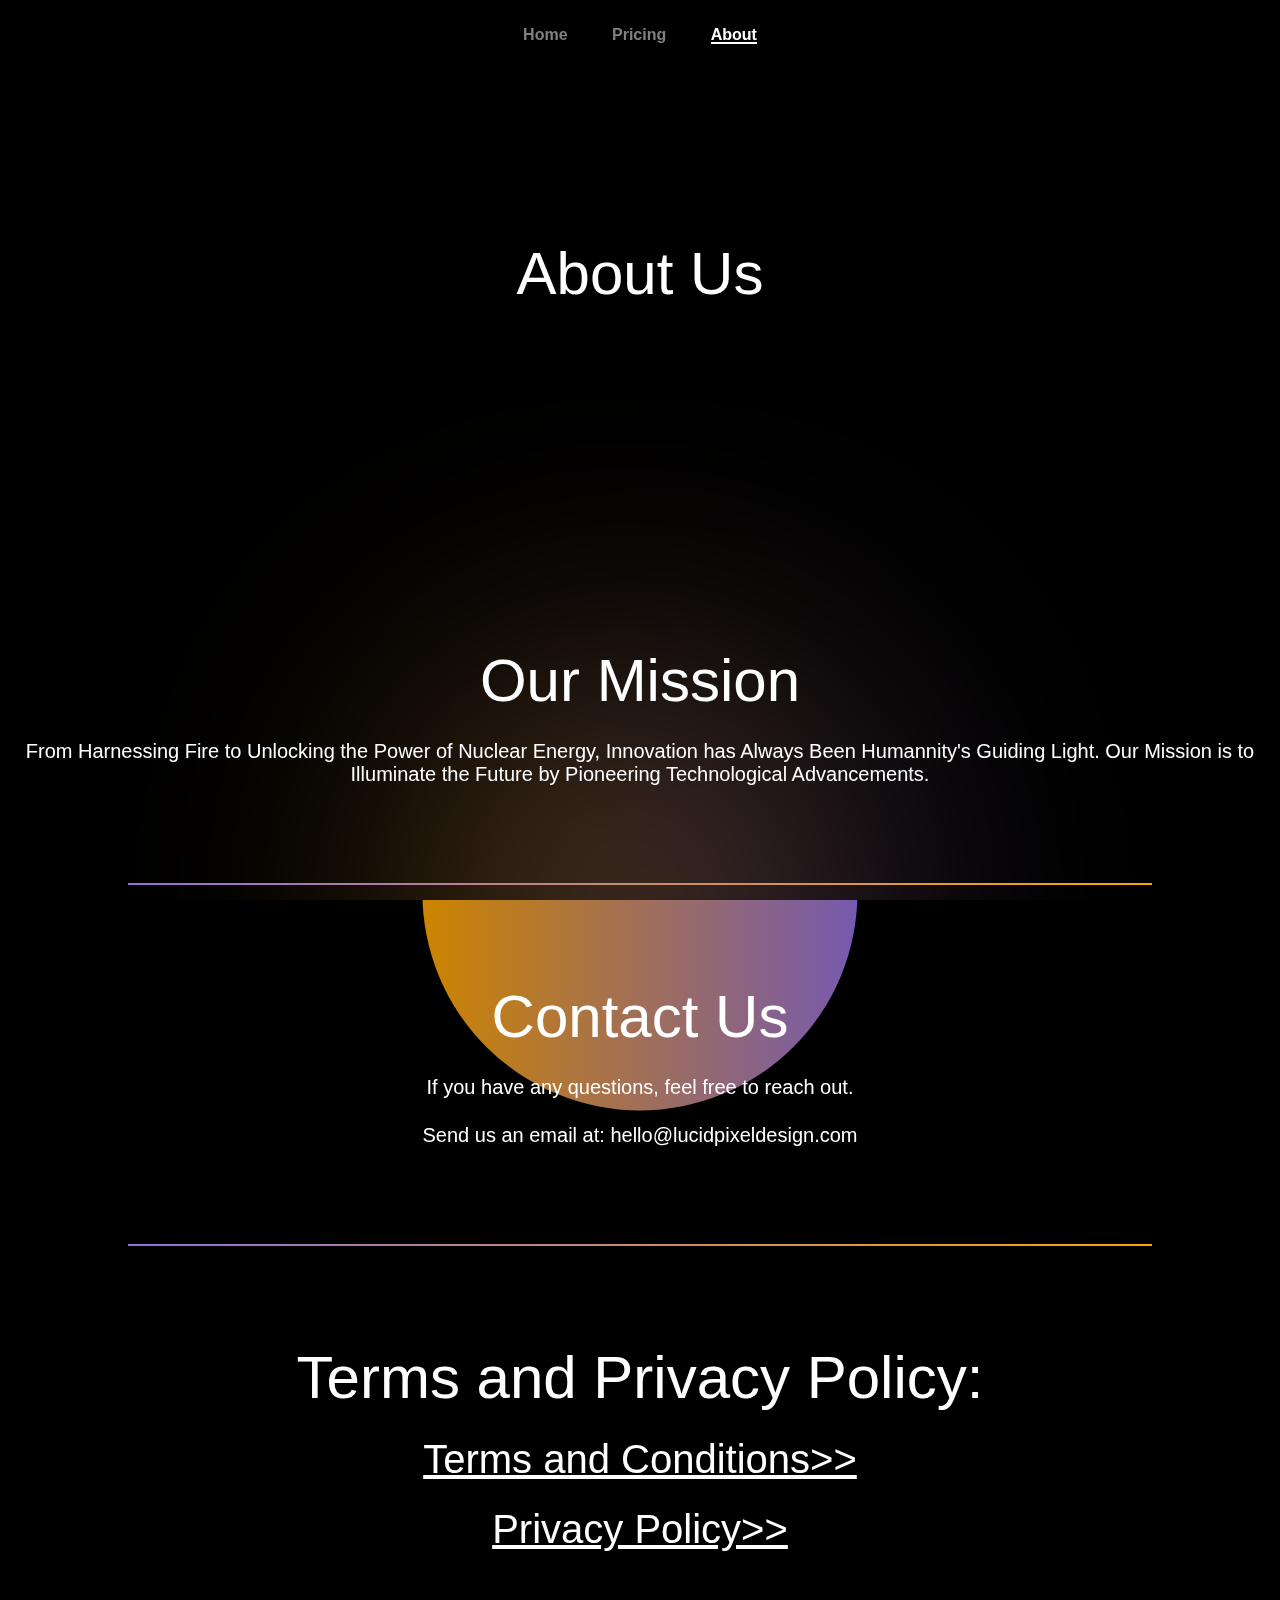
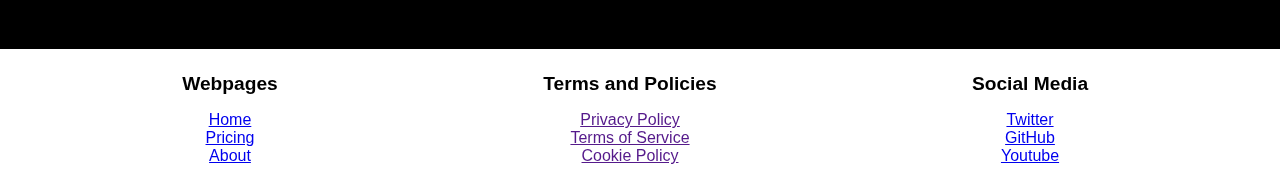
==== about.html @ bbc16379 "Add files via upload" ====
<!DOCTYPE html>
<html lang="en">
<head>
    <meta charset="UTF-8">
    <meta name="viewport" content="width=device-width, initial-scale=1.0">
    <title>Nuclear Flame - About</title>
    <link rel="icon" href="./icon.png">
    <link rel="stylesheet" href="globalStyles.css">
    <style>

        .title{
            color: white;
            font-size: 60px;
            text-align: center;
            margin: 25px;
            transition-duration: 0.5s;

        }
        .title:hover{
            color: orange;
            cursor:default;
        }
        .bodyText{
            color: white;
            font-size: 20px;
            text-align: center;
            margin: 25px;
            transition-duration: 0.5s;

        }
        .bodyText:hover{
            color: mediumpurple;
            cursor:default;
        }
        .uiSeperator{
            height: 2px;
            width: 80%;
            background: linear-gradient(to left, orange, mediumpurple);;
            margin-left: 10%;
            margin-right: 10%;
            transition-duration: 0.5s;
        }

        .terms{
            color: white;
            font-size: 40px;
            text-align: center;
            margin: 25px;
            display: block;
            transition-duration: 0.5s;
        }
        .terms:hover{
            color: mediumpurple;
        }

    </style>
</head>
<body>
    <header>
        <nav>
            <ul class="menu">
                <li><a href="https://www.nuclearflame.com" >Home</a></li>
                <li><a href="https://www.nuclearflame.com/software">Pricing</a></li>
                <li><a href="https://www.nuclearflame.com/about" class="active">About</a></li>
            </ul>
        </nav>
    </header>

<div id="blob"></div>
<div id="blur"></div>

<br/><br/><br/><br/><br/><br/><br/><br/>
<div class="title">About Us</div>
<br/><br/><br/><br/><br/><br/><br/><br/>
<br/><br/><br/><br/><br/><br/><br/><br/>

<div class="title">Our Mission</div>
<div class="bodyText">From Harnessing Fire to Unlocking the Power of Nuclear Energy, Innovation has Always Been Humannity's Guiding Light. Our Mission is to Illuminate the Future by Pioneering Technological Advancements.</div>
<br/><br/><br/><br/>
<div class="uiSeperator"></div>
<br/><br/><br/><br/>
<div class="title ">Contact Us</div>
<div class="bodyText">If you have any questions, feel free to reach out.</div>
<div class="bodyText ">Send us an email at: hello@lucidpixeldesign.com</div>
<br/><br/><br/><br/>
<div class="uiSeperator"></div>
<br/><br/><br/><br/>
<div class="title ">Terms and Privacy Policy:</div>
<a href="https://www.lucidpixeldesign.com/TOS" class="terms ">Terms and Conditions>></a>
<a href="https://www.lucidpixeldesign.com/privacypolicy" class="terms ">Privacy Policy>></a>





    <br/><br/><br/><br/>

    <footer class="footer">
        <div class="footer-content">
            <div class="footer-column">
                <h3>Webpages</h3>
                <ul>
                    <li><a href="https://www.nuclearflame.com" >Home</a></li>
                    <li><a href="https://www.nuclearflame.com/software">Pricing</a></li>
                    <li><a href="https://www.nuclearflame.com/about">About</a></li>
                </ul>
            </div>
            <div class="footer-column">
                <h3>Terms and Policies</h3>
                <ul>
                    <li><a href="">Privacy Policy</a></li>
                    <li><a href="">Terms of Service</a></li>
                    <li><a href="">Cookie Policy</a></li>
                </ul>
            </div>
            <div class="footer-column">
                <h3>Social Media</h3>
                <ul>
                    <li><a href="#">Twitter</a></li>
                    <li><a href="https://github.com/nuclearflame">GitHub</a></li>
                    <li><a href="https://www.youtube.com/watch?v=dQw4w9WgXcQ">Youtube</a></li>
                </ul>
            </div>
        </div>
    </footer>
    <script>
        /* -- Glow effect -- */

        const blob = document.getElementById("blob");

        window.onpointermove = event => { 
        const { clientX, clientY } = event;

        blob.animate({
            left: `${clientX}px`,
            top: `${Math.min(clientY + window.scrollY, document.documentElement.scrollHeight+150 - blob.clientHeight)}px`
        }, { duration: 3000, fill: "forwards" });
        }

    </script>
</body>
</html>
---- globalStyles.css ----
::selection {
    background-color: mediumpurple;
    color: orange;
  }
/* Reset some default styles */
body {
    position: absolute;
    top: 0px;
    left: 0px;
    right: 0px;
    margin: 0;
    padding: 0;
    font-family: Arial, sans-serif;
    color: white;
    background-color: black;
    overflow-x: hidden;
    width: 100%;

}

/* Style the header and navigation */
header {
    padding: 10px 0;
}

nav {
    text-align: center;
}

.menu {
    list-style-type: none;
    padding: 0;
}

.menu a:hover{
    color: white;
}

.menu li {
    display: inline-block;
    margin: 0 20px;
    position: relative; /* Add relative positioning to the list items */
}

/* Style the links */
.menu a {
    text-decoration: none;
    color: grey;
    font-weight: bold;
    font-size: 16px;
    transition-duration: 0.4s;
}

/* Create the underline effect on hover */
.menu a::before {
    content: "";
    position: absolute;
    width: 0; /* Start with a width of 0 */
    height: 2px;
    bottom: 0;
    left: 0;
    background-color: #fff;
    transition: width 0.3s ease; /* Animate the width */
}

.menu li:hover a::before {
    width: 100%; /* Expand the width to 100% on hover */
}

/* used for the current page effect*/

.menu li:hover a::before,
.menu li a.active::before {
    width: 100%; /* Expand the width to 100% on hover and for the active page */
}

.menu li a.active {
    color: white; /* Set the text color to white for the active page */
}

.menu li a.active::before {
    left: 0; /* Reset the left position for the active page */
}

#blob {
    background-color: white;
    height: 34vmax;
    aspect-ratio: 1;
    position: absolute;
    left: 50%;
    top: 50%;
    translate: -50% -50%;
    border-radius: 50%;
    background: linear-gradient(to right, orange, mediumpurple);
    animation: rotate 20s infinite;
    opacity: 0.8;
    z-index: -2;
}

#blur {
    position: fixed;
    background-color: rgba(0, 0, 0, 0.5);
    top: 0;
    left: 0;
    width: 100%;
    height: 100%;
    backdrop-filter: blur(12vmax);
    z-index: -1; /* Adjust the z-index to ensure it's on top of other content */
}
@media (max-width: 768px) {
    #blob{
        display: none;
    }
    #blur{
        display: none;
    }
}

/* Loading overlay */
.loading-overlay {
    position: fixed;
    top: 0;
    left: 0;
    width: 100%;
    height: 100%;
    background-color: black;
    opacity: 1;
    z-index: 9999;
    transition: opacity 0.5s ease;
    display: flex;
    align-items: center;
    justify-content: center;
  }
  
  /* Hide the loading overlay with a fade-out effect */
  .loading-overlay.hidden {
    opacity: 0;
    pointer-events: none;
  }
  
    /* Footer styles */
.footer {
    background-color: white;
    color: black;
    padding: 5px 0;
    text-align: center;
}

/* Container for columns */
.footer-content {
    display: flex;
    flex-wrap: wrap;
    justify-content: space-between;
    max-width: 1200px;
    margin: 0 auto;
    padding: 0 20px;
}

/* Column styles */
.footer-column {
    flex-basis: calc(33.33% - 20px); /* Adjust column width for mobile */
    margin-right: 20px;
}

/* Style for lists */
.footer-column ul {
    list-style: none;
    padding: 0;
}

.footer-column h3 {
    font-size: 1.2rem;
    margin-bottom: 10px;
}

/* Media queries for responsiveness */
@media (max-width: 768px) {
    .footer-column {
        flex-basis: 100%;
        margin-right: 0;
        margin-bottom: 20px;
    }
}
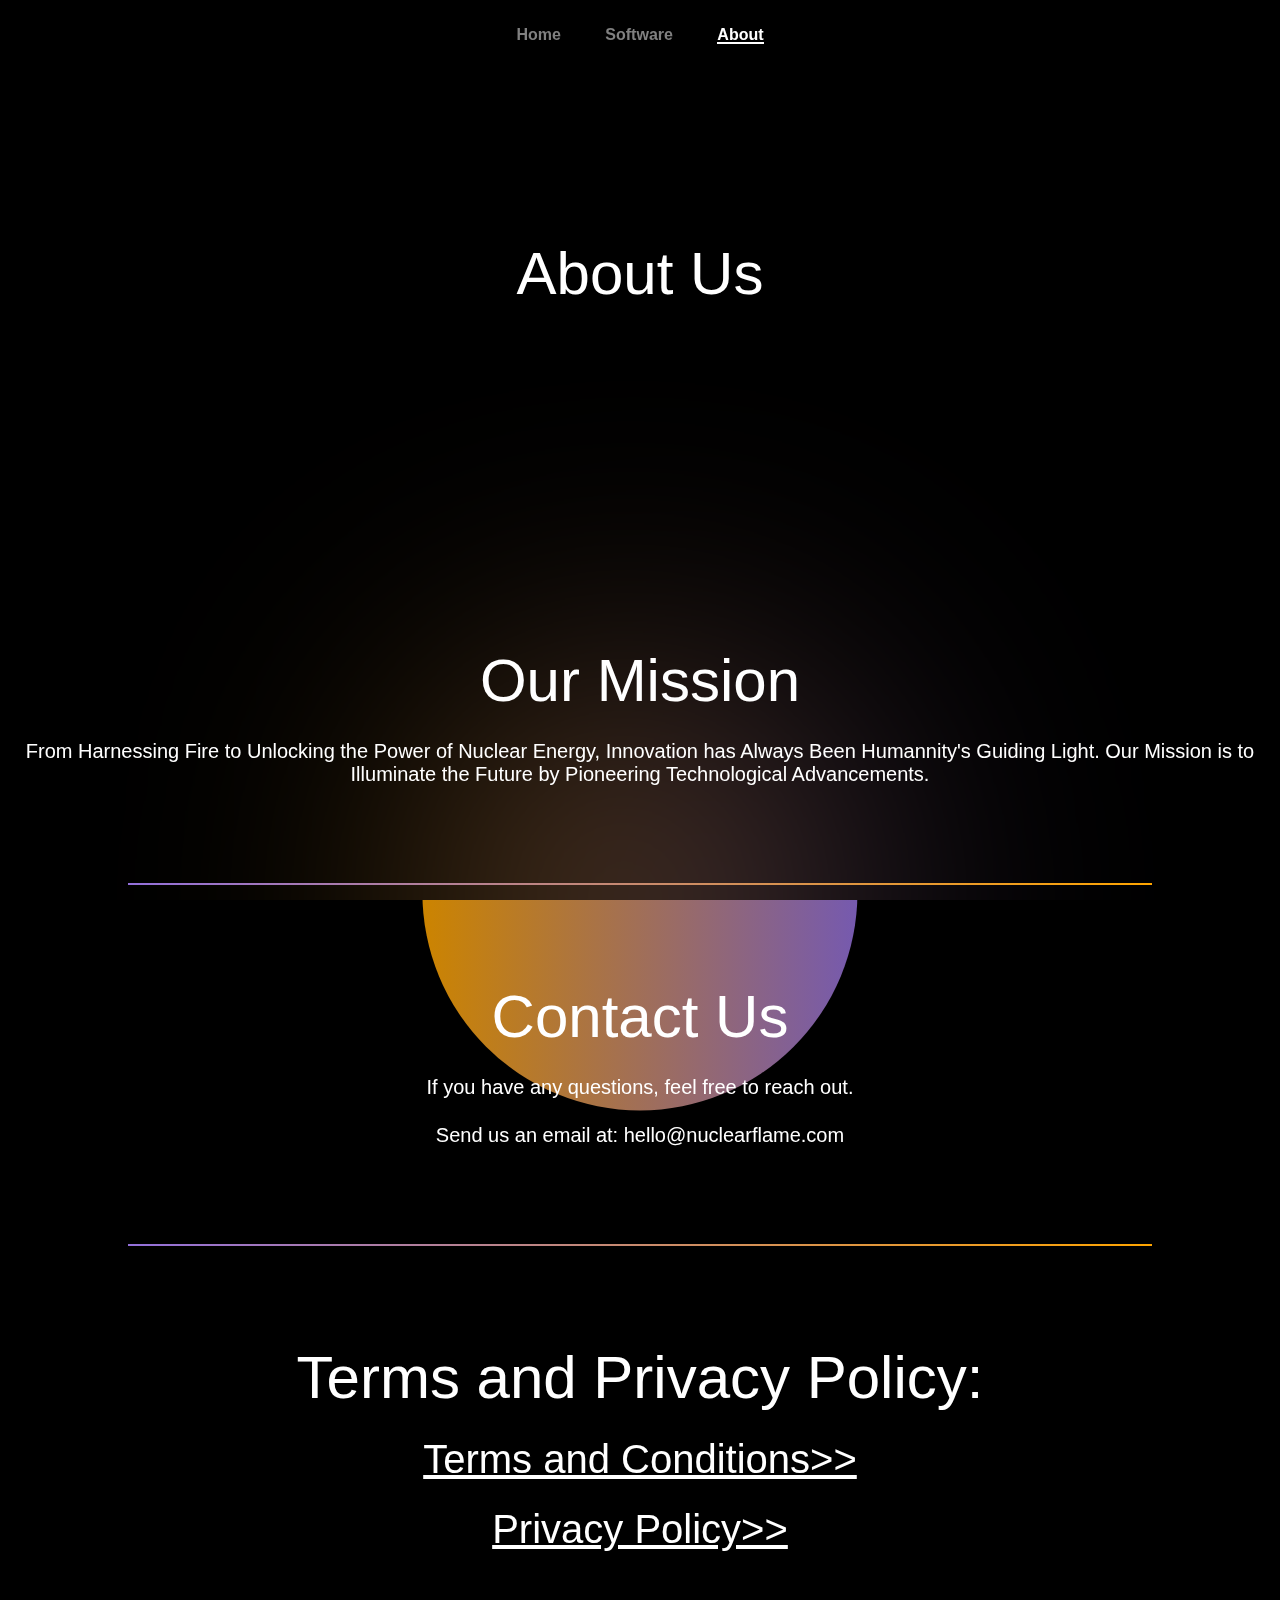
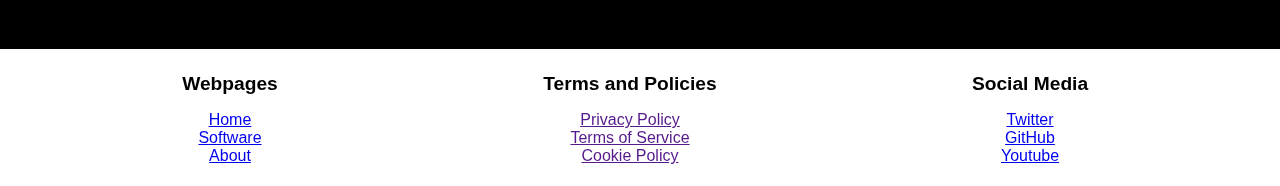
==== commit 8f45b7b3: "Add files via upload" ====
--- a/about.html
+++ b/about.html
@@ -3,7 +3,7 @@
 <head>
     <meta charset="UTF-8">
     <meta name="viewport" content="width=device-width, initial-scale=1.0">
-    <title>Nuclear Flame - About</title>
+    <title>Nuclear Flame Technologies - About</title>
     <link rel="icon" href="./icon.png">
     <link rel="stylesheet" href="globalStyles.css">
     <style>
@@ -60,7 +60,7 @@
         <nav>
             <ul class="menu">
                 <li><a href="https://www.nuclearflame.com" >Home</a></li>
-                <li><a href="https://www.nuclearflame.com/software">Pricing</a></li>
+                <li><a href="https://www.nuclearflame.com/software">Software</a></li>
                 <li><a href="https://www.nuclearflame.com/about" class="active">About</a></li>
             </ul>
         </nav>
@@ -81,13 +81,13 @@
 <br/><br/><br/><br/>
 <div class="title ">Contact Us</div>
 <div class="bodyText">If you have any questions, feel free to reach out.</div>
-<div class="bodyText ">Send us an email at: hello@lucidpixeldesign.com</div>
+<div class="bodyText ">Send us an email at: hello@nuclearflame.com</div>
 <br/><br/><br/><br/>
 <div class="uiSeperator"></div>
 <br/><br/><br/><br/>
 <div class="title ">Terms and Privacy Policy:</div>
-<a href="https://www.lucidpixeldesign.com/TOS" class="terms ">Terms and Conditions>></a>
-<a href="https://www.lucidpixeldesign.com/privacypolicy" class="terms ">Privacy Policy>></a>
+<a href="" class="terms ">Terms and Conditions>></a>
+<a href="" class="terms ">Privacy Policy>></a>
 
 
 
@@ -101,7 +101,7 @@
                 <h3>Webpages</h3>
                 <ul>
                     <li><a href="https://www.nuclearflame.com" >Home</a></li>
-                    <li><a href="https://www.nuclearflame.com/software">Pricing</a></li>
+                    <li><a href="https://www.nuclearflame.com/software">Software</a></li>
                     <li><a href="https://www.nuclearflame.com/about">About</a></li>
                 </ul>
             </div>
